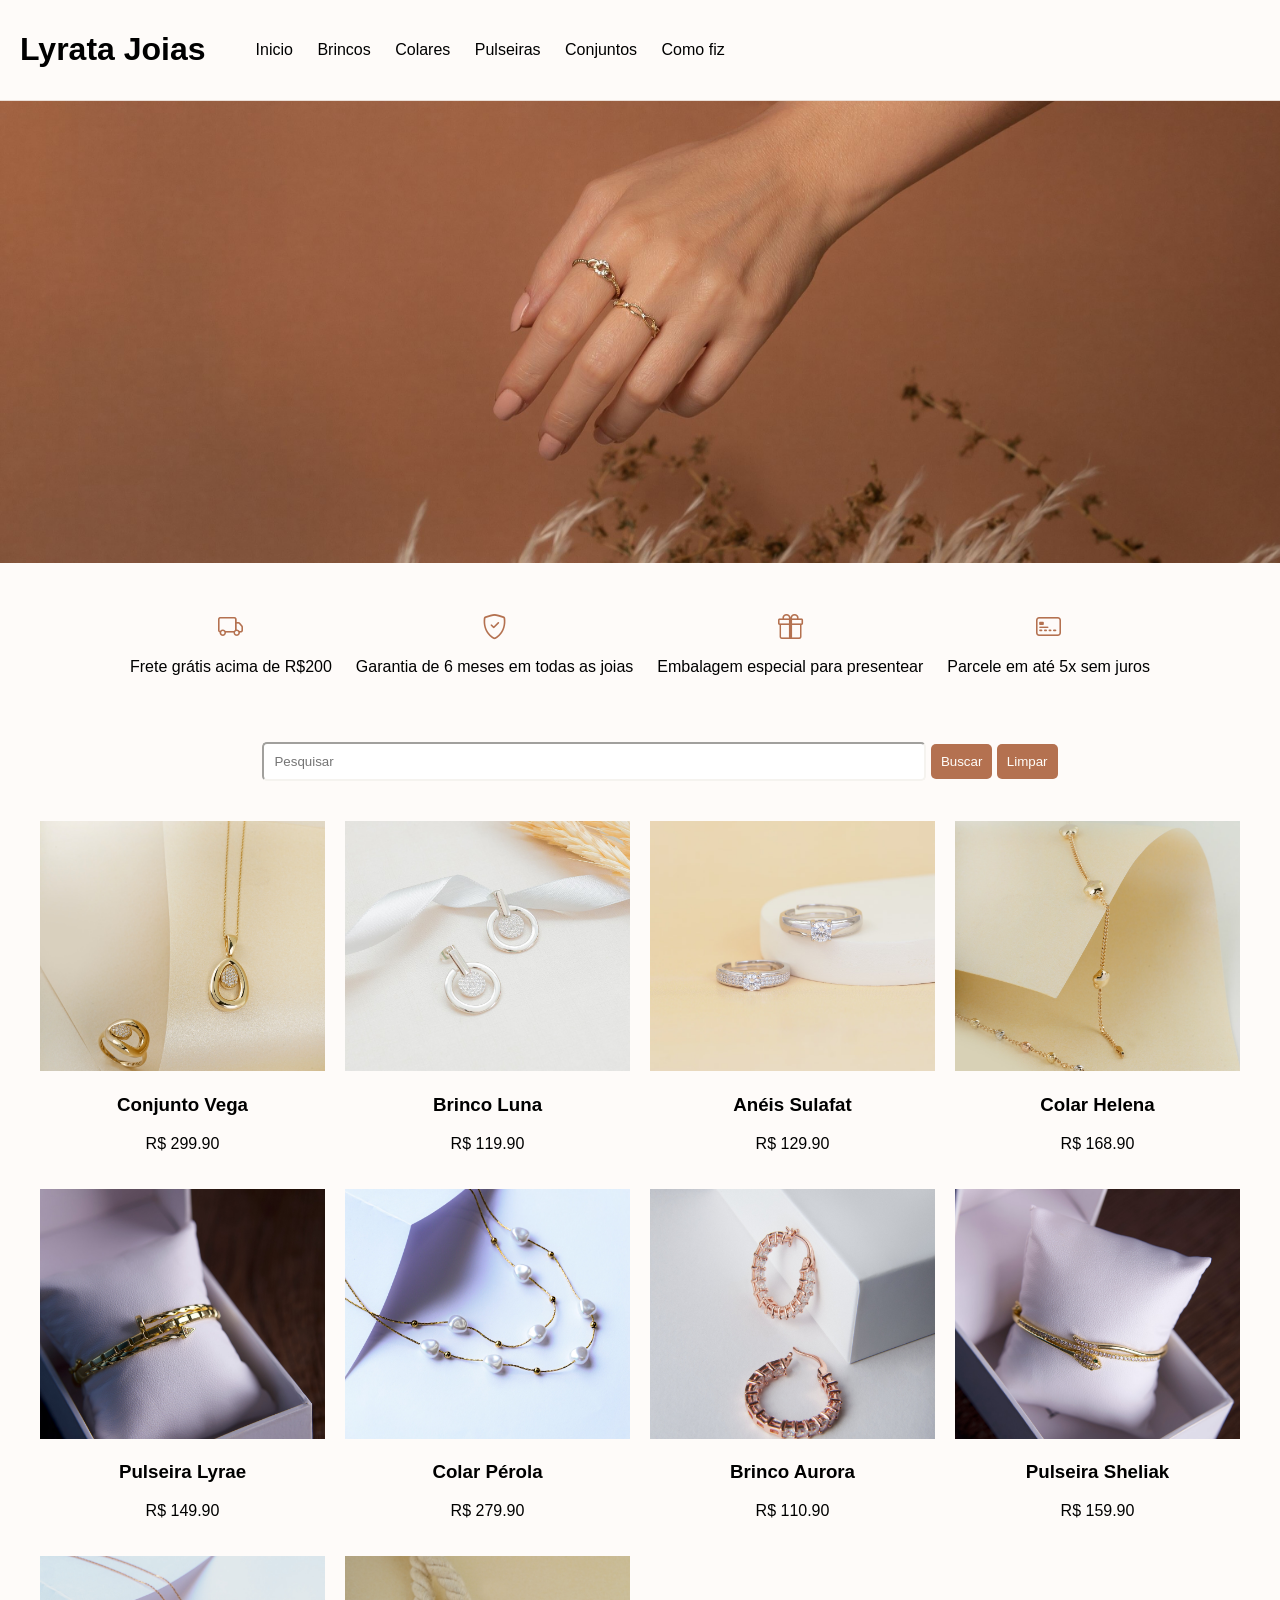
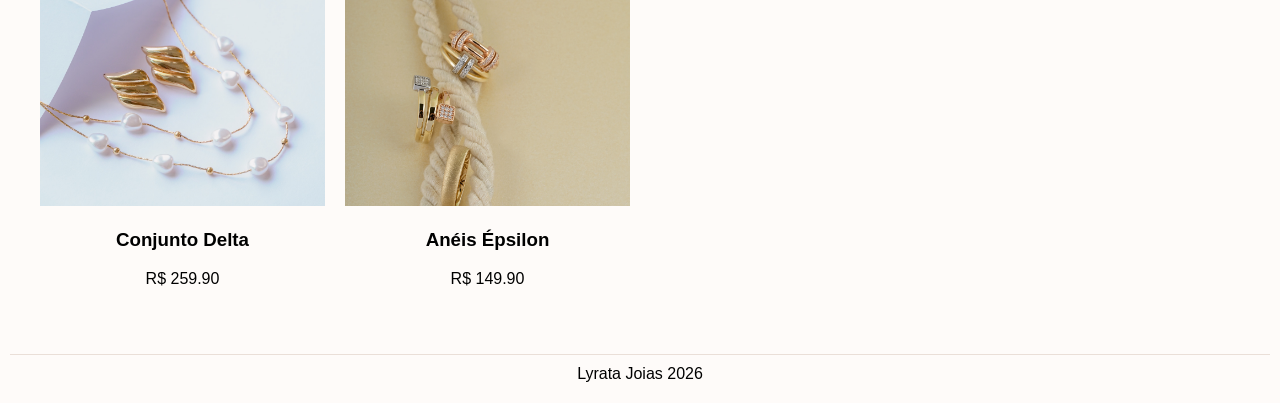
==== index.html @ 5bce2ba8 "first commit" ====
<!DOCTYPE html>
<html lang="pt-BR">
<head>
    <meta charset="UTF-8">
    <meta name="viewport" content="width=device-width, initial-scale=1.0">
    <link rel="stylesheet" href="style.css">
    <link rel="stylesheet" href="https://cdn.jsdelivr.net/npm/bootstrap-icons@1.13.1/font/bootstrap-icons.min.css">
    <title>Lyrata Joias</title>
</head>
<body>
    <header>
        <h1 class="logo">Lyrata Joias</h1>

        <!-- Menu -->
        <button class="menu-btn" onClick="abrirMenu()"  aria-label="Abrir menu"><i class="bi bi-list"></i></button>

        <nav id="menu">
            <a href="#produtos" data-categoria="todos">Inicio</a>
            <a href="#produtos" data-categoria="brincos">Brincos</a>
            <a href="#produtos" data-categoria="colares">Colares</a>
            <a href="#produtos" data-categoria="pulseiras">Pulseiras</a>
            <a href="#produtos" data-categoria="conjuntos">Conjuntos</a>
            <a href="como-fiz.html">Como fiz</a>
        </nav>
    </header>

    <main>
        <div class="banner">
            <img src="img/banner3.jpg" alt="Banner de inicio da página mostrando a mão de uma mulher com anéis">
        </div>

        <div class="informations">
            <ul>
                <li><i class="bi bi-truck"></i><p>Frete grátis acima de R$200</p></li>
                <li><i class="bi bi-shield-check"></i><p>Garantia de 6 meses em todas as joias</p></li>
                <li><i class="bi bi-gift"></i><p>Embalagem especial para presentear</p></li>
                <li><i class="bi bi-credit-card-2-front"></i><p>Parcele em até 5x sem juros</p></li>
            </ul>
        </div>

        <!-- Busca -->
            <div id="busca">
                <input type="text" id="inputBusca" placeholder="Pesquisar">
                <button class="btn-buscar" onclick="buscarProduto()">Buscar</button>
                <button class="btn-limpar" onclick="limparBusca()">Limpar</button>
            </div> 

        <div class="produtos-container" id="produtos"></div>
    </main>

    <footer>Lyrata Joias 2026</footer>

    <script  type="text/javascript"  src="script.js"> </script>
</body>
</html>
---- style.css ----
/* CORES
Fundo: FEFBF9
Elementos: b47150 
Hover botões de ações: 9f6141
Hover botões de menu e destaques: f5f3ef
Texto claro: fffdf9
texto escuro: black
*/

body{
     margin: 0;
    display: flex;
    flex-direction: column;
    padding-top: 100px;
    min-height: 100vh;
    font-family: 'Segoe UI', Tahoma, Geneva, Verdana, sans-serif;
    background-color: #FEFBF9;
}

header{
   position: fixed;
    top: 0;
    z-index: 1000; /* Garante que o header fique sobre o banner ao rolar */
    width: 100%;   
    padding: 10px;
    display: flex;
    align-items: center;
    background-color: #FEFBF9;
     border-bottom: solid 1px #eadfd8;
}

.logo{
    margin-left: 10px;
}

.menu-btn{
    display: none;
    margin-right: 30px;
    color:#FEFBF9;
    border: none;
    background-color: #b47150;
    border-radius: 5px;
    padding: 5px;
}

#menu{
    align-items: right;
    margin-left: 40px;
}

a{
    text-decoration: none;
    gap: 10px;
    padding: 10px;
    color: black;
    cursor: pointer;
}

nav :hover{
    cursor: pointer;
    background-color: #f5f3ef;
    border-radius: 5px;
}

.menu-btn{
    margin-top: 10px;
    align-self: left;
}

.banner{
    width: 100%;
}

.banner img{
    display: block;
    width: 100%;
    max-width: 100%;
    height: auto;
}

.informations{
    margin: 50px;
    gap: 50px;
    display: flex;
    flex-wrap: wrap;
    text-align: center;
    align-items: center;
    justify-content: center;
}

.informations li {
    display: flex;
    flex-direction: column;
    list-style: none;
    align-items: center;
} 

.informations ul {
    display: flex;
    flex-wrap: wrap;
    align-items: center;
    justify-content: center;
    gap: 24px;
    width: 100%;
    margin: 0;
    padding: 0;
    list-style: none;
}

.informations i{
    color: #b47150;
    font-size: 25px;
}

#busca{
    margin-top: 20px;
    align-items: center;
    text-align: center;
} 

.btn-buscar,
.btn-limpar{
    background-color: #b47150;
    border-radius: 5px;
    padding: 10px;
    color: #fffdf9; 
    border: none;
    gap:10px;
}

.btn-buscar:hover,
.btn-limpar:hover{
    background-color: #9f6141;
}

#inputBusca{
    padding: 10px;
    border-radius: 5px;
    border-color: #f5f3ef;
    align-items: right;
    margin-left: 40px;
    width: 50%;
}

.produtos-container{
    display: grid;
    grid-template-columns: repeat(4, 1fr);
    gap: 20px;
    margin: 40px;
}

.produto{
    text-align: center;
}

.produto img{
    width: 100%;
    height: 250px;
    object-fit: cover;
}

footer{
    margin: 10px;
    padding: 10px;
    text-align: center;
    border-top: 1px solid #eadfd8;
}

@media (max-width: 768px) {

    .menu-btn {
        display: block;
        margin-left: auto;
    }

    nav {
        display: none;
    }

    nav.aberto {
        display: flex;
        flex-direction: column;
        margin-left: 0;
        position: absolute;
        right: 70px;
        top:10px;
        background-color: #fffdf9;
        border-radius: 5px;
        box-shadow: 1px 12px 35px rgba(229, 107, 13, 0.15);
    }

    nav.aberto :hover{
        cursor: pointer;
        background-color: #f5f3ef;
    }

    .banner{
        width: 100%;
    }

    .produtos-container{
        grid-template-columns: repeat(2, 1fr);
        gap: 15px;
        margin: 20px;
    }

     .produto img {
        height: 200px;
    }

}
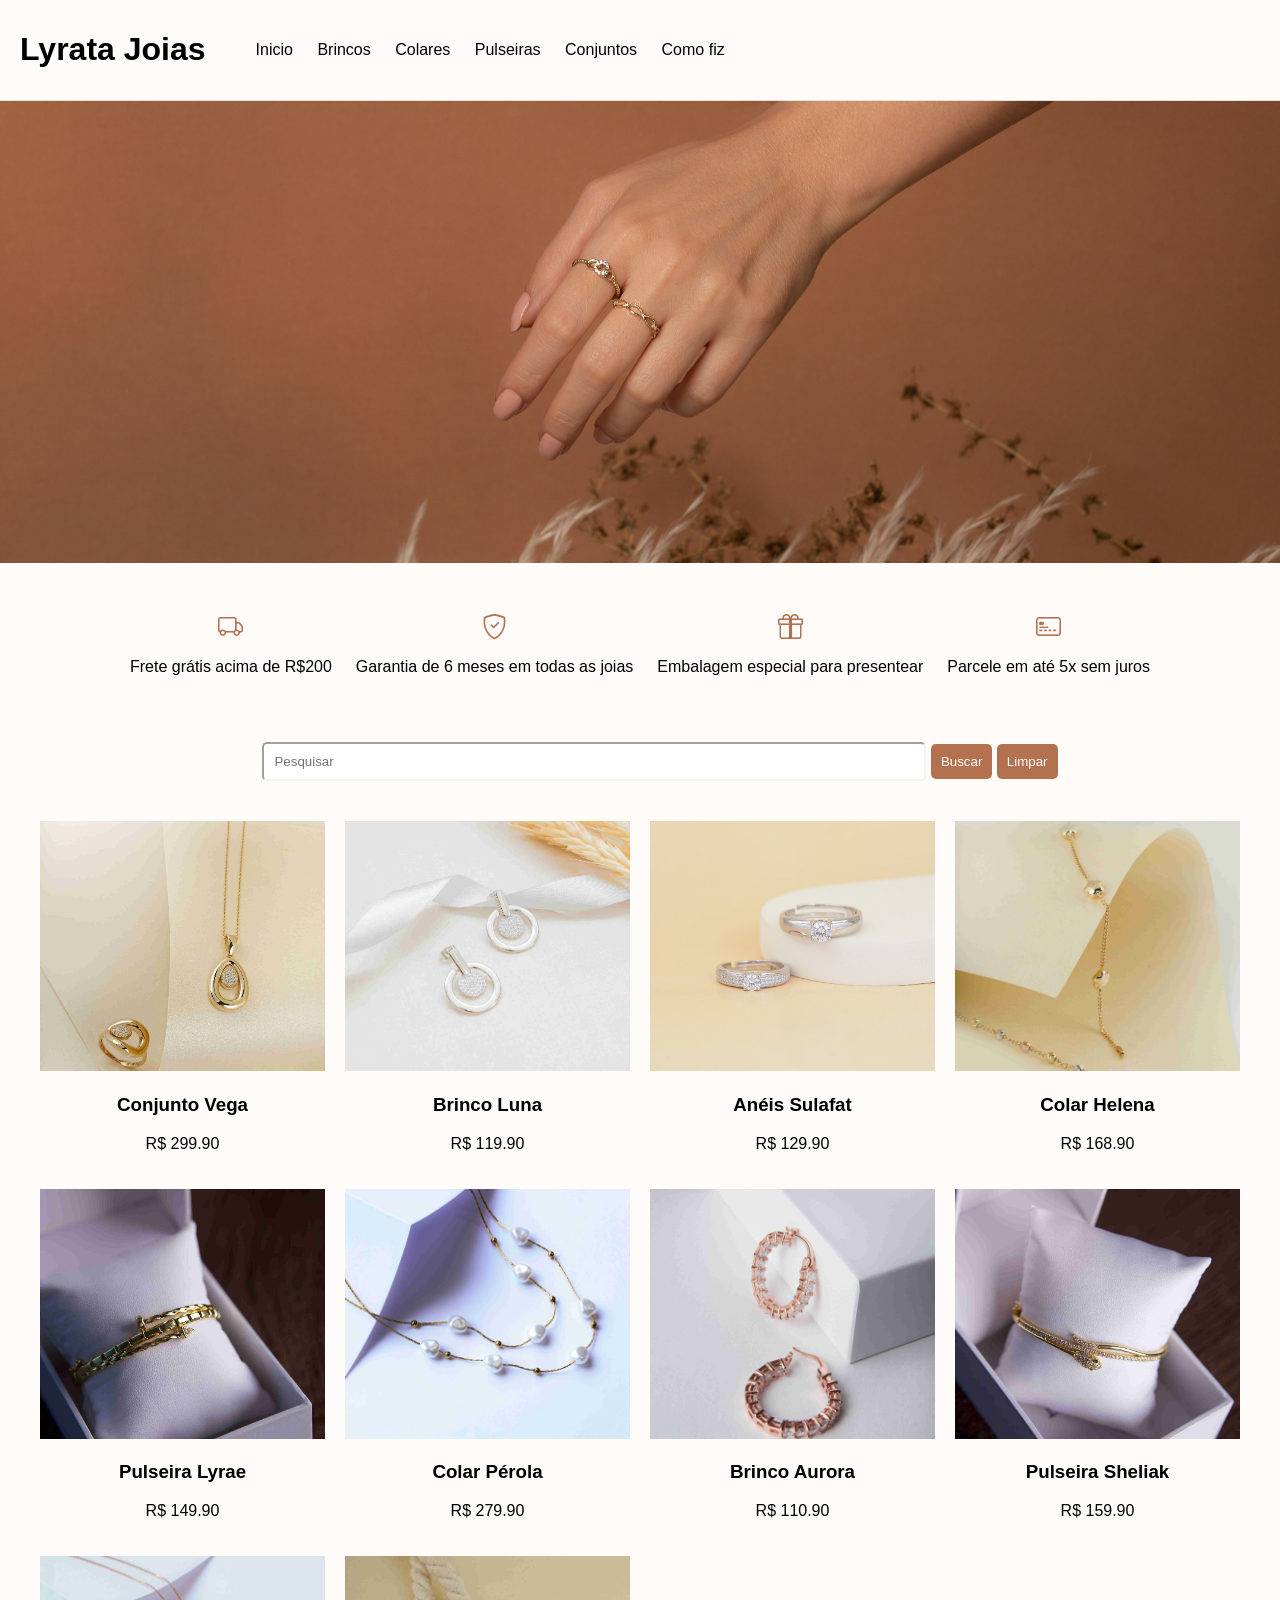
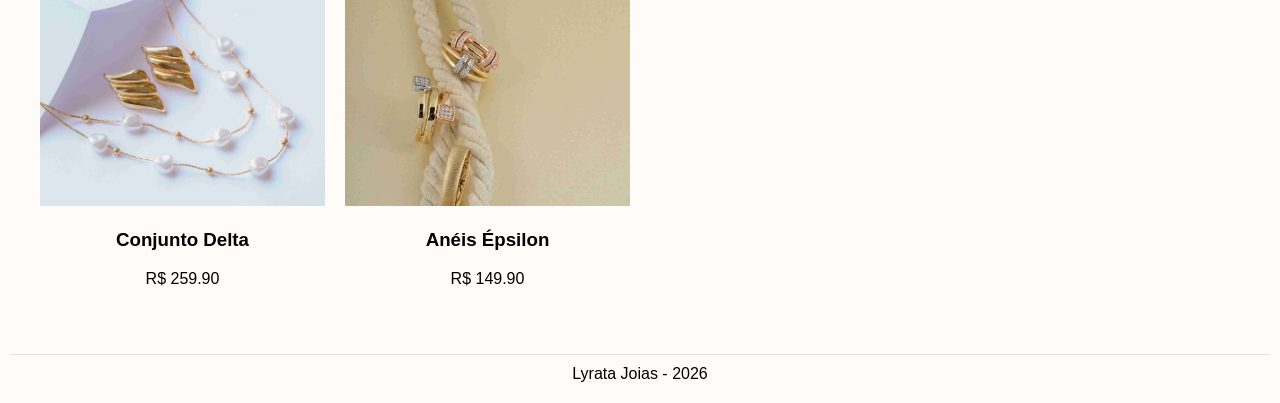
==== commit 27abbb65: "redimencionamento de imagens" ====
--- a/index.html
+++ b/index.html
@@ -26,7 +26,7 @@
 
     <main>
         <div class="banner">
-            <img src="img/banner3.jpg" alt="Banner de inicio da página mostrando a mão de uma mulher com anéis">
+            <img src="img/banner3.jpg" fetchpriority="high" alt="Banner de inicio da página mostrando a mão de uma mulher com anéis">
         </div>
 
         <div class="informations">
@@ -41,14 +41,14 @@
         <!-- Busca -->
             <div id="busca">
                 <input type="text" id="inputBusca" placeholder="Pesquisar">
-                <button class="btn-buscar" onclick="buscarProduto()">Buscar</button>
-                <button class="btn-limpar" onclick="limparBusca()">Limpar</button>
+                <button class="btn-buscar" onclick="buscarProduto()"  aria-label="Fazer pesquisa">Buscar</button>
+                <button class="btn-limpar" onclick="limparBusca()"  aria-label="Limpar pesquisa">Limpar</button>
             </div> 
 
         <div class="produtos-container" id="produtos"></div>
     </main>
 
-    <footer>Lyrata Joias 2026</footer>
+    <footer>Lyrata Joias - 2026</footer>
 
     <script  type="text/javascript"  src="script.js"> </script>
 </body>
--- a/style.css
+++ b/style.css
@@ -116,6 +116,7 @@
     margin-top: 20px;
     align-items: center;
     text-align: center;
+    gap: 10px;
 } 
 
 .btn-buscar,
@@ -167,7 +168,6 @@
 }
 
 @media (max-width: 768px) {
-
     .menu-btn {
         display: block;
         margin-left: auto;
@@ -207,5 +207,4 @@
      .produto img {
         height: 200px;
     }
-
 }
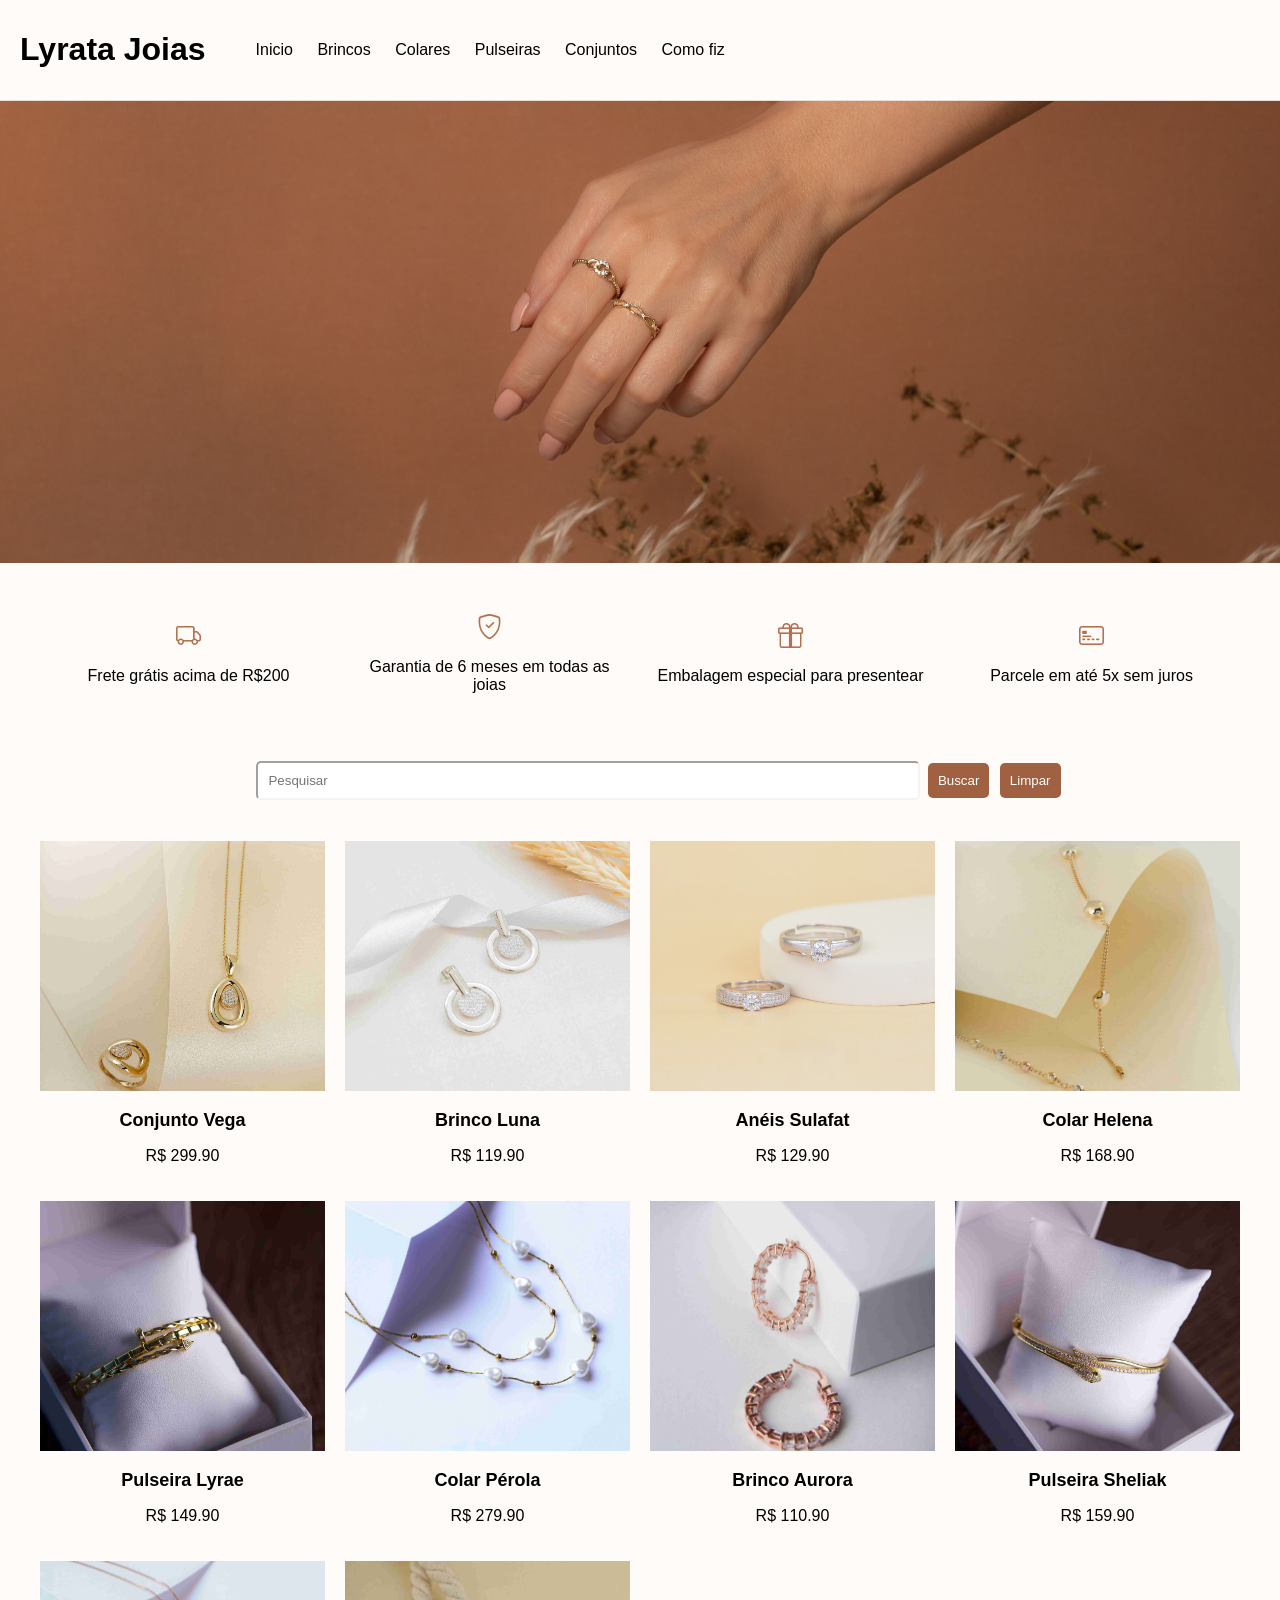
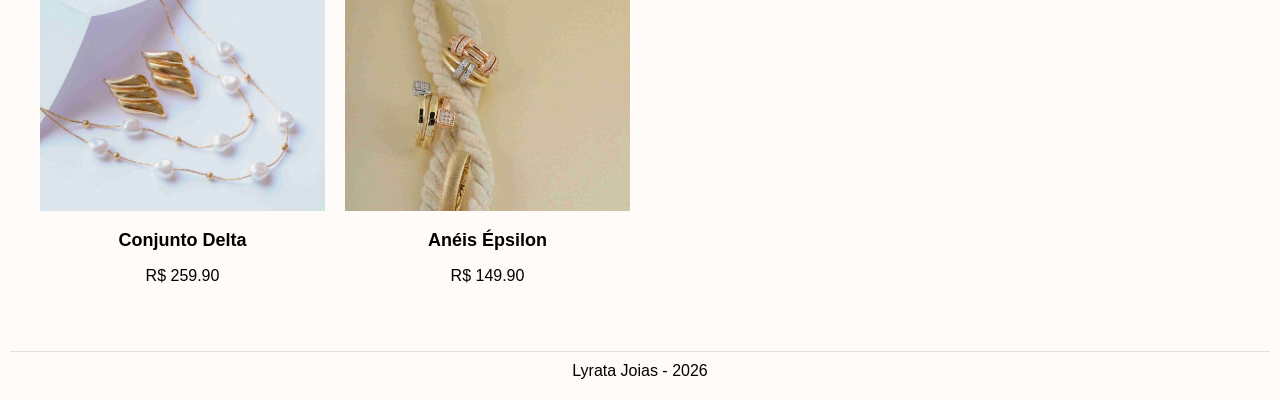
==== commit c161ae79: "ajuste de boas praticas" ====
--- a/index.html
+++ b/index.html
@@ -3,6 +3,7 @@
 <head>
     <meta charset="UTF-8">
     <meta name="viewport" content="width=device-width, initial-scale=1.0">
+    <meta name="description" content="Encontre brincos, colares, pulseiras e conjuntos na Lyrata Joias. Peças elegantes para presentear ou completar o seu estilo.">
     <link rel="stylesheet" href="style.css">
     <link rel="stylesheet" href="https://cdn.jsdelivr.net/npm/bootstrap-icons@1.13.1/font/bootstrap-icons.min.css">
     <title>Lyrata Joias</title>
--- a/style.css
+++ b/style.css
@@ -81,23 +81,19 @@
 .informations{
     margin: 50px;
     gap: 50px;
-    display: flex;
-    flex-wrap: wrap;
     text-align: center;
     align-items: center;
     justify-content: center;
 }
 
 .informations li {
-    display: flex;
-    flex-direction: column;
     list-style: none;
     align-items: center;
 } 
 
 .informations ul {
-    display: flex;
-    flex-wrap: wrap;
+    display: grid;
+    grid-template-columns: repeat(4, 1fr);
     align-items: center;
     justify-content: center;
     gap: 24px;
@@ -121,17 +117,18 @@
 
 .btn-buscar,
 .btn-limpar{
-    background-color: #b47150;
+    background-color: #9f6141;
     border-radius: 5px;
     padding: 10px;
     color: #fffdf9; 
     border: none;
     gap:10px;
+    margin: 3px;
 }
 
 .btn-buscar:hover,
 .btn-limpar:hover{
-    background-color: #9f6141;
+    background-color: #925131;
 }
 
 #inputBusca{
@@ -158,6 +155,10 @@
     width: 100%;
     height: 250px;
     object-fit: cover;
+}
+
+.produto h2{
+    font-size: 18px;
 }
 
 footer{
@@ -198,6 +199,10 @@
         width: 100%;
     }
 
+    .informations ul{
+        grid-template-columns: repeat(2, 1fr);
+    }
+
     .produtos-container{
         grid-template-columns: repeat(2, 1fr);
         gap: 15px;
@@ -207,4 +212,10 @@
      .produto img {
         height: 200px;
     }
+}
+
+@media (max-width: 412px){
+      .informations ul{
+        grid-template-columns: repeat(1, 1fr);
+    }
 }
